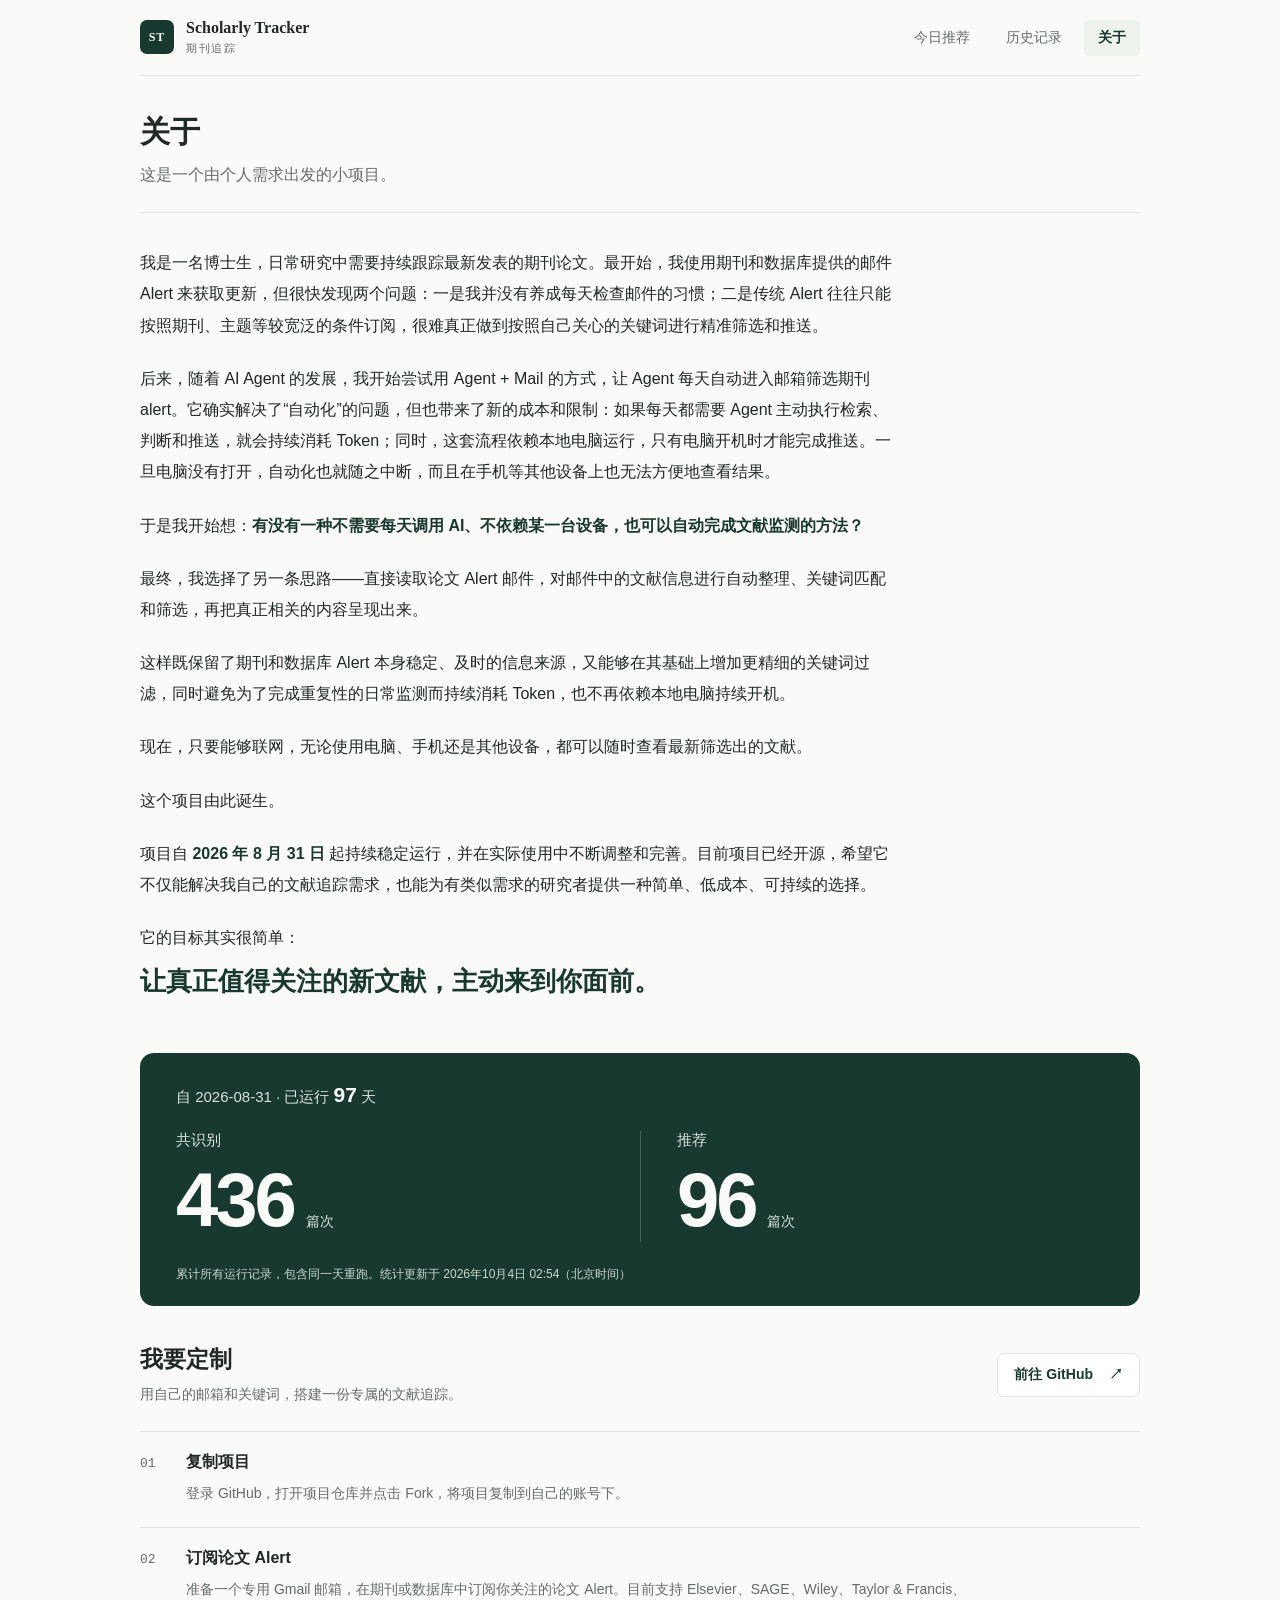
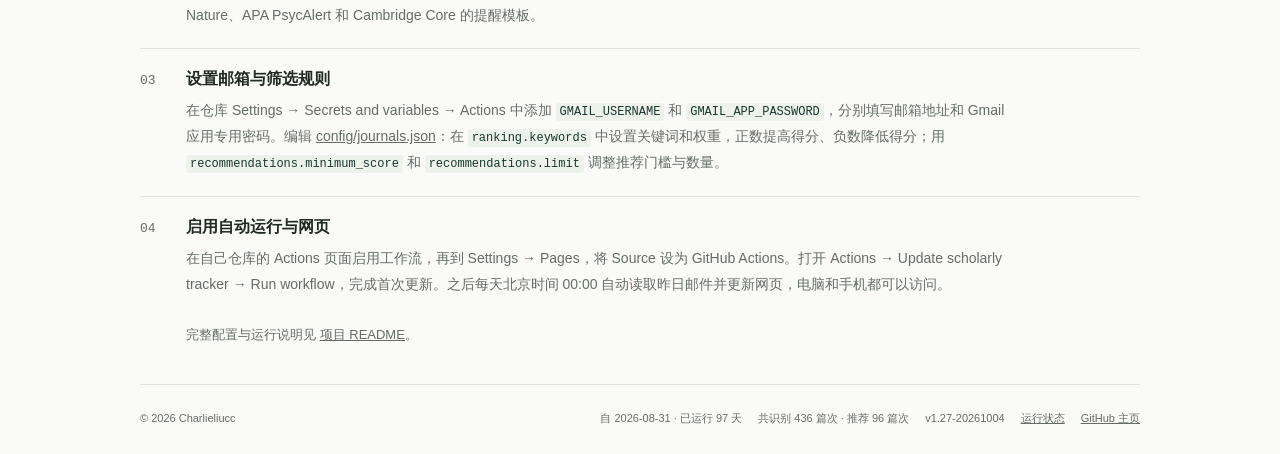
==== docs/about.html @ dacb53fa "feat: add about page and customization guide for v1.27" ====
<!doctype html>
<html lang="zh-CN">
<head>
  <meta charset="utf-8">
  <meta name="viewport" content="width=device-width, initial-scale=1">
  <meta name="description" content="一个由个人需求出发的文献追踪小项目，以及如何定制自己的文献监测。">
  <meta name="theme-color" content="#fafaf8">
  <title>关于 · Scholarly Tracker</title>
  <link rel="icon" href="favicon.ico" type="image/x-icon">
  <link rel="stylesheet" href="assets/style.css?v=1.27-20261004">
  <script src="assets/app.js?v=1.27-20261004" defer></script>
</head>
<body data-page="about">
  <header class="site-header">
    <a class="brand" href="index.html" aria-label="Scholarly Tracker 首页">
      <span class="brand-mark" aria-hidden="true">ST</span>
      <span><strong>Scholarly Tracker</strong><small>期刊追踪</small></span>
    </a>
    <nav aria-label="主导航">
      <a href="index.html">今日推荐</a>
      <a href="history.html">历史记录</a>
      <a href="about.html" aria-current="page">关于</a>
    </nav>
  </header>

  <main class="about-main">
    <section class="page-title about-title">
      <h1>关于</h1>
      <p>这是一个由个人需求出发的小项目。</p>
    </section>

    <article class="about-story" aria-label="项目缘起">
      <p>我是一名博士生，日常研究中需要持续跟踪最新发表的期刊论文。最开始，我使用期刊和数据库提供的邮件 Alert 来获取更新，但很快发现两个问题：一是我并没有养成每天检查邮件的习惯；二是传统 Alert 往往只能按照期刊、主题等较宽泛的条件订阅，很难真正做到按照自己关心的关键词进行精准筛选和推送。</p>
      <p>后来，随着 AI Agent 的发展，我开始尝试用 Agent + Mail 的方式，让 Agent 每天自动进入邮箱筛选期刊alert。它确实解决了“自动化”的问题，但也带来了新的成本和限制：如果每天都需要 Agent 主动执行检索、判断和推送，就会持续消耗 Token；同时，这套流程依赖本地电脑运行，只有电脑开机时才能完成推送。一旦电脑没有打开，自动化也就随之中断，而且在手机等其他设备上也无法方便地查看结果。</p>
      <p>于是我开始想：<strong>有没有一种不需要每天调用 AI、不依赖某一台设备，也可以自动完成文献监测的方法？</strong></p>
      <p>最终，我选择了另一条思路——直接读取论文 Alert 邮件，对邮件中的文献信息进行自动整理、关键词匹配和筛选，再把真正相关的内容呈现出来。</p>
      <p>这样既保留了期刊和数据库 Alert 本身稳定、及时的信息来源，又能够在其基础上增加更精细的关键词过滤，同时避免为了完成重复性的日常监测而持续消耗 Token，也不再依赖本地电脑持续开机。</p>
      <p>现在，只要能够联网，无论使用电脑、手机还是其他设备，都可以随时查看最新筛选出的文献。</p>
      <p>这个项目由此诞生。</p>
      <p>项目自 <strong>2026 年 8 月 31 日</strong> 起持续稳定运行，并在实际使用中不断调整和完善。目前项目已经开源，希望它不仅能解决我自己的文献追踪需求，也能为有类似需求的研究者提供一种简单、低成本、可持续的选择。</p>
      <p class="about-goal">它的目标其实很简单：<strong>让真正值得关注的新文献，主动来到你面前。</strong></p>
    </article>

    <section class="about-stats" aria-label="项目累计统计">
      <p class="about-runtime">自 2026-08-31 · 已运行 <strong id="about-runtime-days">34</strong> 天</p>
      <div class="about-stat-grid">
        <div class="about-stat"><span>共识别</span><p><strong id="about-identified">436</strong><span>篇次</span></p></div>
        <div class="about-stat"><span>推荐</span><p><strong id="about-recommended">96</strong><span>篇次</span></p></div>
      </div>
      <p id="about-stats-note" class="about-stats-note">累计所有运行记录，包含同一天重跑。</p>
    </section>

    <section class="about-customize" aria-labelledby="customize-title">
      <div class="about-customize-heading">
        <div><h2 id="customize-title">我要定制</h2><p>用自己的邮箱和关键词，搭建一份专属的文献追踪。</p></div>
        <a class="customize-link" href="https://github.com/charlieliucc/scholarly-tracker" target="_blank" rel="noopener noreferrer">前往 GitHub <span aria-hidden="true">↗</span></a>
      </div>
      <ol class="customize-steps">
        <li><h3>复制项目</h3><p>登录 GitHub，打开项目仓库并点击 Fork，将项目复制到自己的账号下。</p></li>
        <li><h3>订阅论文 Alert</h3><p>准备一个专用 Gmail 邮箱，在期刊或数据库中订阅你关注的论文 Alert。目前支持 Elsevier、SAGE、Wiley、Taylor &amp; Francis、Nature、APA PsycAlert 和 Cambridge Core 的提醒模板。</p></li>
        <li><h3>设置邮箱与筛选规则</h3><p>在仓库 Settings → Secrets and variables → Actions 中添加 <code>GMAIL_USERNAME</code> 和 <code>GMAIL_APP_PASSWORD</code>，分别填写邮箱地址和 Gmail 应用专用密码。编辑 <a href="https://github.com/charlieliucc/scholarly-tracker/blob/main/config/journals.json" target="_blank" rel="noopener noreferrer">config/journals.json</a>：在 <code>ranking.keywords</code> 中设置关键词和权重，正数提高得分、负数降低得分；用 <code>recommendations.minimum_score</code> 和 <code>recommendations.limit</code> 调整推荐门槛与数量。</p></li>
        <li><h3>启用自动运行与网页</h3><p>在自己仓库的 Actions 页面启用工作流，再到 Settings → Pages，将 Source 设为 GitHub Actions。打开 Actions → Update scholarly tracker → Run workflow，完成首次更新。之后每天北京时间 00:00 自动读取昨日邮件并更新网页，电脑和手机都可以访问。</p></li>
      </ol>
      <p class="customize-more">完整配置与运行说明见 <a href="https://github.com/charlieliucc/scholarly-tracker#readme" target="_blank" rel="noopener noreferrer">项目 README</a>。</p>
    </section>
  </main>

  <footer class="site-footer">
    <span id="site-copyright">© 2026 Charlieliucc</span>
    <div class="site-footer-stats">
      <span id="site-runtime">自 2026-08-31 运行</span>
      <span id="site-paper-count" title="累计所有运行记录，包含同一天重跑。">累计识别与推荐统计读取中…</span>
      <span class="site-version">v1.27-20261004</span>
      <a href="status.html">运行状态</a>
      <a href="https://github.com/charlieliucc" target="_blank" rel="noopener noreferrer">GitHub 主页</a>
    </div>
  </footer>
</body>
</html>
---- docs/assets/style.css ----
:root {
  --ink: #17221e;
  --muted: #65716b;
  --paper: #f4f0e8;
  --paper-deep: #e9e2d6;
  --card: #fbf9f4;
  --green: #18392f;
  --green-soft: #dbe5dc;
  --orange: #d46b45;
  --line: rgba(23, 34, 30, 0.15);
  --shadow: 0 18px 50px rgba(43, 49, 40, 0.08);
}

* { box-sizing: border-box; }
html { color-scheme: light; scroll-behavior: smooth; }
body {
  margin: 0;
  color: var(--ink);
  background:
    radial-gradient(circle at 92% 10%, rgba(212, 107, 69, 0.09), transparent 28rem),
    var(--paper);
  font-family: -apple-system, BlinkMacSystemFont, "Segoe UI", "PingFang SC", "Hiragino Sans GB", sans-serif;
  -webkit-font-smoothing: antialiased;
}
a { color: inherit; }
button, input, select { font: inherit; }

.site-header {
  width: min(1180px, calc(100% - 48px));
  margin: 0 auto;
  min-height: 92px;
  display: flex;
  align-items: center;
  justify-content: space-between;
  border-bottom: 1px solid var(--line);
}
.brand { display: flex; align-items: center; gap: 12px; text-decoration: none; }
.brand-mark {
  width: 42px; height: 42px; display: grid; place-items: center;
  border-radius: 50%; background: var(--green); color: var(--paper);
  font: 700 12px/1 Georgia, serif; letter-spacing: 0.08em;
}
.brand > span:last-child { display: grid; }
.brand strong { font: 600 16px/1.15 Georgia, "Songti SC", serif; }
.brand small { color: var(--muted); font-size: 11px; margin-top: 4px; letter-spacing: 0.15em; }
nav { display: flex; justify-content: flex-end; flex-wrap: wrap; gap: 8px; }
nav a {
  padding: 9px 14px; border-radius: 999px; text-decoration: none;
  color: var(--muted); font-size: 14px; transition: 160ms ease;
}
nav a:hover { color: var(--ink); background: rgba(255,255,255,0.5); }
nav a[aria-current="page"] { color: var(--paper); background: var(--green); }

main { width: min(1180px, calc(100% - 48px)); margin: 0 auto; min-height: calc(100vh - 180px); }
.today-header { padding: 56px 0 28px; border-bottom: 1px solid var(--line); }
.eyebrow { margin: 0 0 13px; color: var(--orange); font-size: 11px; font-weight: 750; letter-spacing: 0.18em; }
.today-header h1 { margin: 0; font: 500 clamp(34px, 5vw, 58px)/1.1 Georgia, "Songti SC", serif; letter-spacing: -0.035em; }

.stat-cards { display: grid; grid-template-columns: repeat(3, minmax(0, 1fr)); gap: 18px; margin-top: 30px; max-width: 860px; }
.stat-card { position: relative; min-height: 104px; padding: 16px 20px; display: flex; flex-direction: column; justify-content: space-between; overflow: hidden; border: 1px solid var(--line); border-radius: 18px; background: var(--card); box-shadow: 0 14px 34px rgba(43, 49, 40, 0.07); transition: transform 160ms ease, box-shadow 160ms ease; }
.stat-card::after { content: ""; position: absolute; inset: 0 auto 0 0; width: 4px; background: linear-gradient(var(--orange), var(--green)); opacity: 0.75; }
.stat-card:hover { transform: translateY(-3px); box-shadow: 0 20px 40px rgba(43, 49, 40, 0.12); }
.stat-card span { color: var(--muted); font-size: 12px; font-weight: 650; letter-spacing: 0.08em; }
.stat-card strong { font: 500 30px/1.1 Georgia, "Songti SC", serif; overflow-wrap: anywhere; }

.content-section { padding: 64px 0 32px; }
.content-section.compact { padding-top: 38px; }
.section-heading { margin-bottom: 28px; display: flex; justify-content: space-between; align-items: end; gap: 30px; }
.section-heading h2 { margin: 0; font: 500 36px/1.1 Georgia, "Songti SC", serif; }
.section-heading > p { max-width: 420px; margin: 0; color: var(--muted); font-size: 13px; line-height: 1.7; }

.paper-list { border-top: 1px solid var(--ink); }
.today-paper-card { display: grid; grid-template-columns: 48px 1fr; gap: 18px; padding: 24px 0; border-bottom: 1px solid var(--line); }
.today-paper-body { min-width: 0; }
.today-paper-top, .other-paper-head { display: flex; align-items: center; justify-content: space-between; gap: 16px; flex-wrap: wrap; }
.today-paper-meta { display: flex; align-items: center; flex-wrap: wrap; gap: 14px; color: var(--muted); font-size: 12px; }
.update-time { color: var(--muted); }
.recommendation-badge, .not-recommended { flex: 0 0 auto; padding: 6px 10px; border-radius: 999px; background: var(--green-soft); color: var(--green); font-size: 11px; font-weight: 750; }
.not-recommended { background: var(--paper-deep); color: var(--muted); }
.today-paper-card h3 { max-width: 940px; margin: 10px 0 0; font: 500 clamp(21px, 2.4vw, 29px)/1.3 Georgia, "Songti SC", serif; letter-spacing: -0.018em; }
.today-paper-card h3 a, .other-paper-row h3 a { text-decoration: none; background-image: linear-gradient(var(--orange), var(--orange)); background-size: 0 1px; background-position: 0 100%; background-repeat: no-repeat; transition: background-size 220ms ease; }
.today-paper-card h3 a:hover, .other-paper-row h3 a:hover { background-size: 100% 1px; }
.today-paper-info { display: flex; flex-wrap: wrap; gap: 8px 16px; margin-top: 9px; color: var(--muted); font-size: 12px; line-height: 1.6; overflow-wrap: anywhere; }
.today-open-access { color: var(--green); font-weight: 600; }
.today-details { margin-top: 12px; color: var(--muted); font-size: 12px; }
.today-details summary { width: max-content; cursor: pointer; color: var(--green); }
.today-details-content { display: grid; gap: 12px; padding-top: 12px; }
.today-detail-meta { display: flex; flex-wrap: wrap; gap: 10px 16px; line-height: 1.6; }
.today-abstract { max-width: 850px; margin: 0; line-height: 1.75; }
.paper-card { display: grid; grid-template-columns: 64px 1fr; gap: 22px; padding: 34px 0; border-bottom: 1px solid var(--line); }
.other-paper-row { padding: 15px 0; border-bottom: 1px solid var(--line); }
.other-paper-row .today-paper-meta { gap: 10px; }
.other-paper-row h3 { margin: 8px 0 5px; font: 500 clamp(18px, 2vw, 23px)/1.4 Georgia, "Songti SC", serif; letter-spacing: -0.012em; }
.paper-rank { padding-top: 2px; color: var(--orange); font: italic 18px/1 Georgia, serif; }
.paper-meta { display: flex; flex-wrap: wrap; gap: 12px; align-items: center; color: var(--muted); font-size: 12px; }
.journal-label { color: var(--green); font-weight: 700; letter-spacing: 0.02em; }
.published::before { content: "·"; margin-right: 12px; }
.paper-card h3 { max-width: 940px; margin: 11px 0 10px; font: 500 clamp(21px, 2.5vw, 29px)/1.35 Georgia, "Songti SC", serif; letter-spacing: -0.018em; }
.paper-card h3 a { text-decoration: none; background-image: linear-gradient(var(--orange), var(--orange)); background-size: 0 1px; background-position: 0 100%; background-repeat: no-repeat; transition: background-size 220ms ease; }
.paper-card h3 a:hover { background-size: 100% 1px; }
.authors { margin: 0; color: var(--muted); font-size: 13px; line-height: 1.6; }
.abstract { margin: 16px 0 0; color: var(--muted); font-size: 13px; }
.abstract summary { width: max-content; cursor: pointer; color: var(--green); }
.abstract p { max-width: 850px; margin: 12px 0 0; line-height: 1.75; }
.tag-list { display: flex; flex-wrap: wrap; gap: 6px; margin-top: 12px; }
.tag-list span { padding: 5px 9px; border-radius: 2px; background: var(--green-soft); color: var(--green); font-size: 11px; }
.tag-list span.negative { background: #f0ded7; color: #8b3d25; }
.paper-actions { margin-top: 18px; display: flex; align-items: center; gap: 12px; }
.doi-link { max-width: min(100%, 480px); overflow: hidden; text-overflow: ellipsis; white-space: nowrap; color: var(--muted); font: 11px/1.3 ui-monospace, SFMono-Regular, Menlo, monospace; text-decoration: none; }
.doi-link:hover { color: var(--orange); }
.score { margin-left: auto; min-width: 60px; padding: 7px 10px; border-radius: 999px; text-align: center; color: var(--green); background: var(--green-soft); font-size: 12px; font-weight: 750; }
.score.negative { color: #8b3d25; background: #f0ded7; }

.page-title { padding: 80px 0 54px; border-bottom: 1px solid var(--line); }
.page-title h1 { margin: 0; font: 500 clamp(48px, 7vw, 86px)/1.05 Georgia, "Songti SC", serif; letter-spacing: -0.045em; font-size: clamp(50px, 7vw, 78px); }
.page-title > p:last-child { max-width: 600px; margin: 22px 0 0; color: var(--muted); line-height: 1.7; }
.filters { display: grid; grid-template-columns: 1fr 260px 190px; gap: 16px; padding: 28px 0; }
.filters label { display: grid; gap: 8px; }
.filters label > span { color: var(--muted); font-size: 11px; font-weight: 700; letter-spacing: 0.08em; }
.filters input, .filters select { width: 100%; min-height: 48px; padding: 0 14px; border: 1px solid var(--line); border-radius: 2px; outline: none; background: var(--card); color: var(--ink); }
.filters input:focus, .filters select:focus { border-color: var(--green); box-shadow: 0 0 0 3px rgba(24,57,47,0.1); }
.history-filters { grid-template-columns: 260px; }
.history-section { padding-top: 34px; }
.result-meta { padding: 0 0 18px; display: flex; justify-content: space-between; color: var(--muted); font-size: 12px; }

.status-title { display: flex; justify-content: space-between; align-items: center; }
.status-orb { min-width: 152px; padding: 14px 20px; display: flex; align-items: center; gap: 10px; border: 1px solid var(--line); border-radius: 999px; background: var(--card); }
.status-orb span, .status-dot { width: 9px; height: 9px; flex: 0 0 9px; border-radius: 50%; background: #9c9c94; box-shadow: 0 0 0 5px rgba(156,156,148,0.12); }
.status-orb.success span, .feed-card.ok .status-dot { background: #3a8561; box-shadow: 0 0 0 5px rgba(58,133,97,0.12); }
.status-orb.partial span, .status-orb.stale span { background: #d38b34; box-shadow: 0 0 0 5px rgba(211,139,52,0.12); }
.status-orb.error span, .feed-card.error .status-dot { background: #b44737; box-shadow: 0 0 0 5px rgba(180,71,55,0.12); }
.feed-card.fallback .status-dot { background: #d38b34; box-shadow: 0 0 0 5px rgba(211,139,52,0.12); }
.status-orb strong { font-size: 13px; }
.status-summary { display: grid; grid-template-columns: repeat(4, 1fr); margin-top: 36px; border: 1px solid var(--line); background: var(--card); box-shadow: var(--shadow); }
.status-metric { min-height: 128px; padding: 24px; display: flex; flex-direction: column; border-right: 1px solid var(--line); }
.status-metric:last-child { border-right: 0; }
.status-metric > span { color: var(--muted); font-size: 11px; }
.status-metric strong { margin: auto 0 8px; font: 500 25px/1.1 Georgia, "Songti SC", serif; overflow-wrap: anywhere; }
.status-metric small { color: var(--muted); font-size: 11px; }
.feed-grid { display: grid; grid-template-columns: repeat(3, 1fr); gap: 16px; }
.feed-card { min-height: 150px; padding: 24px; border: 1px solid var(--line); border-radius: 3px; background: var(--card); }
.feed-head { display: flex; align-items: center; gap: 12px; }
.feed-head strong { font: 500 17px/1.3 Georgia, "Songti SC", serif; }
.feed-card p { min-height: 38px; margin: 18px 0; color: var(--muted); font-size: 12px; line-height: 1.5; }
.feed-card small { color: var(--muted); }
.crossref-panel { display: grid; grid-template-columns: repeat(4, 1fr); border: 1px solid var(--line); background: rgba(251,249,244,0.55); }
.manual-note { margin: 58px 0 76px; padding: 28px 30px; display: flex; gap: 20px; align-items: center; border-left: 3px solid var(--orange); background: var(--paper-deep); }
.manual-note > span { font: 40px/1 Georgia, serif; color: var(--orange); }
.manual-note strong { font: 500 18px/1 Georgia, "Songti SC", serif; }
.manual-note p { margin: 7px 0 0; color: var(--muted); font-size: 13px; line-height: 1.6; }

.loading { padding: 60px 10px; color: var(--muted); text-align: center; }
.empty-state { padding: 70px 20px; display: flex; flex-direction: column; align-items: center; text-align: center; }
.empty-state .empty-mark { margin-bottom: 15px; color: var(--orange); font: 40px/1 Georgia, serif; }
.empty-state strong { font: 500 22px/1.3 Georgia, "Songti SC", serif; }
.empty-state p { max-width: 560px; margin: 12px 0 0; color: var(--muted); font-size: 13px; line-height: 1.7; }

footer { width: min(1180px, calc(100% - 48px)); margin: 0 auto; min-height: 88px; display: flex; align-items: center; justify-content: space-between; border-top: 1px solid var(--line); color: var(--muted); font-size: 11px; letter-spacing: 0.08em; }
.site-footer { gap: 4px 16px; padding: 14px 0; line-height: 1.8; }
.site-footer-stats { display: contents; }
#site-copyright { margin-right: auto; }
.site-footer { flex-wrap: wrap; }
.site-version { font-variant-numeric: tabular-nums; white-space: nowrap; }
.content-updated { margin: 8px 0 0; color: var(--muted); font-size: 12px; }
.update-notice { margin: 16px 0 0; padding: 14px 16px; display: flex; flex-wrap: wrap; gap: 8px 18px; border: 1px solid #ddc9a5; border-radius: 7px; background: #fff8e9; color: #725022; font-size: 13px; line-height: 1.7; }
.update-notice.error { border-color: #e0beb7; background: #fff1ed; color: #893f33; }
.update-notice[hidden], #mail-issues[hidden] { display: none; }
.update-stage-grid { display: grid; grid-template-columns: repeat(2, minmax(0, 1fr)); gap: 14px; }
.update-stage { padding: 18px 20px; border: 1px solid var(--line); border-radius: 8px; background: var(--card); }
.update-stage-head { display: flex; justify-content: space-between; align-items: center; gap: 12px; }
.update-stage h3 { margin: 0; font-size: 15px; font-weight: 600; }
.stage-result { color: var(--muted); font-size: 12px; white-space: nowrap; }
.update-stage.success .stage-result { color: #367955; }
.update-stage.warning .stage-result { color: #95631f; }
.update-stage.error .stage-result { color: #a24231; }
.update-stage p { margin: 12px 0 0; color: var(--muted); font-size: 13px; line-height: 1.7; }
.status-actions { margin: 22px 0; display: flex; flex-wrap: wrap; align-items: center; gap: 8px 16px; font-size: 13px; }
.status-actions small { color: var(--muted); }
.technical-details { margin: 28px 0 48px; padding: 18px 20px; border: 1px solid var(--line); border-radius: 8px; }
.technical-details > summary { cursor: pointer; color: var(--ink); font-size: 14px; font-weight: 600; }
.run-details { color: var(--muted); font-size: 12px; line-height: 1.8; overflow-wrap: anywhere; }
.mail-issue-list { display: grid; gap: 10px; }
.mail-issue { margin: 0; padding: 16px 18px; border: 1px solid #ddc9a5; border-radius: 7px; background: #fff8e9; font-size: 13px; overflow-wrap: anywhere; }
.mail-issue strong { font-weight: 600; }
.mail-issue p { margin: 6px 0 0; color: var(--muted); line-height: 1.7; }
body[data-page="status"] .status-summary { grid-template-columns: 1.7fr 1fr 1fr; }
body[data-page="status"] .status-summary .status-metric:first-child strong { font-size: 20px; }
body[data-page="status"] .technical-details .feed-grid { grid-template-columns: 1fr; }
.technical-details .feed-card p, .technical-details .feed-card small { overflow-wrap: anywhere; }
@media (max-width: 560px) {
  .update-stage-grid { grid-template-columns: 1fr; }
  body[data-page="status"] .status-summary { grid-template-columns: repeat(2, minmax(0, 1fr)); }
  body[data-page="status"] .status-summary .status-metric:first-child { grid-column: 1 / -1; border-right: 0; border-bottom: 1px solid var(--line); }
  body[data-page="status"] .status-summary .status-metric:nth-child(2) { border-right: 1px solid var(--line); border-bottom: 0; }
  .technical-details { padding: 16px; }
}

@media (max-width: 820px) {
  .site-header { width: min(100% - 28px, 1180px); min-height: 78px; align-items: flex-start; padding: 16px 0; gap: 18px; }
  .brand small { display: none; }
  nav { gap: 2px; }
  nav a { padding: 9px 8px; font-size: 12px; }
  main, footer { width: min(100% - 28px, 1180px); }
  .today-header { padding: 42px 0 24px; }
  .stat-cards { grid-template-columns: repeat(3, minmax(0, 1fr)); }
  .status-summary, .crossref-panel { grid-template-columns: repeat(2, 1fr); }
  .status-metric:nth-child(2) { border-right: 0; }
  .status-metric:nth-child(-n+2) { border-bottom: 1px solid var(--line); }
  .filters { grid-template-columns: 1fr 1fr; }
  .feed-grid { grid-template-columns: 1fr; }
  .status-title { align-items: flex-start; gap: 28px; }
}

@media (max-width: 560px) {
  .brand > span:last-child { display: none; }
  .brand-mark { width: 36px; height: 36px; }
  .site-header { align-items: center; }
  .stat-cards { grid-template-columns: repeat(3, minmax(0, 1fr)); gap: 10px; margin-top: 22px; }
  .stat-card { min-height: 0; padding: 14px; }
  .stat-card strong { font-size: 24px; }
  .content-section { padding-top: 52px; }
  .section-heading { display: block; }
  .section-heading > p { margin-top: 14px; }
  .today-paper-card { grid-template-columns: 30px 1fr; gap: 8px; padding: 20px 0; }
  .today-paper-card h3 { font-size: 19px; line-height: 1.38; overflow-wrap: anywhere; }
  .today-paper-info { gap: 5px 12px; line-height: 1.45; }
  .today-paper-top, .other-paper-head { align-items: flex-start; gap: 10px; }
  .today-paper-meta { gap: 7px 10px; line-height: 1.45; }
  .recommendation-badge, .not-recommended { padding: 5px 8px; }
  .paper-card { grid-template-columns: 34px 1fr; gap: 8px; padding: 28px 0; }
  .other-paper-row { padding: 17px 0; }
  .other-paper-row h3 { font-size: 18px; line-height: 1.42; overflow-wrap: anywhere; }
  .paper-rank { font-size: 14px; }
  .paper-actions { align-items: flex-end; }
  .doi-link { max-width: 65%; }
  .page-title { padding: 54px 0 38px; }
  .filters { grid-template-columns: 1fr; }
  .result-meta { gap: 15px; }
  .status-title { display: block; }
  .status-orb { width: max-content; margin-top: 26px; }
  .status-summary, .crossref-panel { grid-template-columns: 1fr; }
  .status-metric { border-right: 0; border-bottom: 1px solid var(--line); }
  .status-metric:last-child { border-bottom: 0; }
  .status-metric:nth-child(2) { border-bottom: 1px solid var(--line); }
  footer { min-height: 74px; gap: 20px; }
  footer span:last-child { text-align: right; }
  .site-footer { flex-direction: row; align-items: center; justify-content: flex-start; gap: 4px 12px; }
  #site-copyright { margin-right: 0; }
  .site-footer .site-version { order: 1; }
  #site-runtime { order: 2; }
  #site-paper-count { order: 3; }
  .site-footer-stats a { order: 4; }
  .site-footer span:last-child { text-align: left; }
}

@media (prefers-reduced-motion: reduce) {
  *, *::before, *::after { scroll-behavior: auto !important; transition: none !important; }
}

/* Compact daily bulletin shared by all pages. */
body:is([data-page="today"], [data-page="history"], [data-page="status"], [data-page="about"]) {
  --paper: #fafaf8;
  --card: #ffffff;
  --ink: #202923;
  --muted: #656d67;
  --line: #e0e4de;
  --green-soft: #edf2eb;
  background: var(--paper);
}
body:is([data-page="today"], [data-page="history"], [data-page="status"], [data-page="about"]) .site-header,
body:is([data-page="today"], [data-page="history"], [data-page="status"], [data-page="about"]) main,
body:is([data-page="today"], [data-page="history"], [data-page="status"], [data-page="about"]) footer { width: min(1000px, calc(100% - 48px)); }
body:is([data-page="today"], [data-page="history"], [data-page="status"], [data-page="about"]) .site-header { min-height: 76px; }
body:is([data-page="today"], [data-page="history"], [data-page="status"], [data-page="about"]) .brand-mark { width: 34px; height: 34px; border-radius: 7px; }
body:is([data-page="today"], [data-page="history"], [data-page="status"], [data-page="about"]) nav a { border-radius: 5px; }
body:is([data-page="today"], [data-page="history"], [data-page="status"], [data-page="about"]) nav a[aria-current="page"] { background: var(--green-soft); color: var(--green); font-weight: 600; }
body[data-page="today"] .today-header { padding: 32px 0 0; border: 0; }
body[data-page="today"] .today-header h1 { font: 650 30px/1.3 -apple-system, BlinkMacSystemFont, "PingFang SC", sans-serif; letter-spacing: 0; }
body[data-page="today"] .stat-cards { max-width: 620px; margin-top: 22px; gap: 14px; }
body[data-page="today"] .stat-card { min-height: 108px; padding: 16px 18px; border-radius: 16px; flex-direction: column; align-items: flex-start; justify-content: space-between; box-shadow: none; transition: none; }
body[data-page="today"] .stat-card::after { display: none; }
body[data-page="today"] .stat-card:hover { transform: none; box-shadow: none; }
body[data-page="today"] .stat-card span { font-size: 14px; letter-spacing: 0; font-weight: 500; }
body[data-page="today"] .stat-card strong { color: var(--green); font: 600 30px/1.2 -apple-system, BlinkMacSystemFont, sans-serif; font-variant-numeric: tabular-nums; }
body[data-page="today"] .content-section { padding: 34px 0 0; }
body[data-page="today"] .content-section.compact { padding: 30px 0 40px; }
body[data-page="today"] .section-heading { display: flex; align-items: center; margin-bottom: 14px; gap: 16px; }
body[data-page="today"] .section-heading h2 { font: 650 20px/1.4 -apple-system, BlinkMacSystemFont, "PingFang SC", sans-serif; }
body[data-page="today"] .section-heading > p { margin: 0; font-size: 12px; }
body[data-page="today"] .paper-list { border-top: 2px solid var(--green); }
body[data-page="today"] .compact .paper-list { border-top: 1px solid #b8c0b7; }
body[data-page="today"] .today-paper-card { grid-template-columns: 30px minmax(0, 1fr); gap: 14px; padding: 23px 0; }
body[data-page="today"] .paper-rank { color: var(--muted); font: 500 14px/1.5 ui-monospace, monospace; }
body[data-page="today"] .today-paper-card h3 { font-size: clamp(20px, 2.2vw, 24px); line-height: 1.45; letter-spacing: 0; overflow-wrap: anywhere; }
body[data-page="today"] .other-paper-row h3 { font-size: 19px; line-height: 1.5; overflow-wrap: anywhere; }
body[data-page="today"] .today-paper-meta { gap: 8px 14px; line-height: 1.6; }
body[data-page="today"] .recommendation-badge,
body[data-page="today"] .not-recommended { border-radius: 4px; padding: 4px 8px; font-weight: 500; }
body[data-page="today"] .today-abstract { font-size: 14px; overflow-wrap: anywhere; }
body[data-page="today"] .empty-state { padding: 32px 20px; align-items: flex-start; text-align: left; border-bottom: 1px solid var(--line); }
body[data-page="today"] .empty-state .empty-mark { display: none; }
body[data-page="today"] .empty-state strong { font: 500 15px/1.5 -apple-system, BlinkMacSystemFont, "PingFang SC", sans-serif; }
body[data-page="today"] .empty-state p { margin-top: 6px; }
body[data-page="today"] footer { min-height: 70px; letter-spacing: 0; }
body[data-page="today"] a:focus-visible,
body[data-page="today"] summary:focus-visible { outline: 2px solid var(--green); outline-offset: 4px; }

body:is([data-page="history"], [data-page="status"]) .page-title { padding: 32px 0 26px; }
body:is([data-page="history"], [data-page="status"]) .page-title h1 { font: 650 30px/1.3 -apple-system, BlinkMacSystemFont, "PingFang SC", sans-serif; letter-spacing: 0; }
body:is([data-page="history"], [data-page="status"]) .page-title p { max-width: 680px; margin: 10px 0 0; font-size: 13px; line-height: 1.7; }
body:is([data-page="history"], [data-page="status"]) .section-heading { margin-bottom: 14px; align-items: center; }
body:is([data-page="history"], [data-page="status"]) .section-heading h2 { font: 650 20px/1.4 -apple-system, BlinkMacSystemFont, "PingFang SC", sans-serif; }
body:is([data-page="history"], [data-page="status"]) .section-heading > p { font-size: 12px; }
body:is([data-page="history"], [data-page="status"]) .content-section { padding: 30px 0 0; }
body:is([data-page="history"], [data-page="status"]) .paper-list { border-top: 2px solid var(--green); }
body[data-page="history"] .compact .paper-list { border-top: 1px solid #b8c0b7; }
body[data-page="history"] .filters { padding: 22px 0 16px; }
body[data-page="history"] .filters select { min-height: 42px; border-radius: 7px; }
body[data-page="history"] .result-meta { padding-bottom: 8px; }
body[data-page="history"] .history-section { padding-top: 22px; }
body[data-page="history"] .content-section.compact { padding-bottom: 40px; }
body[data-page="history"] .today-paper-card { grid-template-columns: 30px minmax(0, 1fr); gap: 14px; padding: 23px 0; }
body[data-page="history"] .paper-rank { color: var(--muted); font: 500 14px/1.5 ui-monospace, monospace; }
body[data-page="history"] .today-paper-card h3 { font-size: clamp(20px, 2.2vw, 24px); line-height: 1.45; letter-spacing: 0; overflow-wrap: anywhere; }
body[data-page="history"] .other-paper-row h3 { font-size: 19px; line-height: 1.5; overflow-wrap: anywhere; }
body[data-page="history"] .empty-state { padding: 32px 20px; align-items: flex-start; text-align: left; border-bottom: 1px solid var(--line); }
body[data-page="history"] .empty-state .empty-mark { display: none; }
body[data-page="history"] .empty-state strong { font: 500 15px/1.5 -apple-system, BlinkMacSystemFont, "PingFang SC", sans-serif; }
body[data-page="history"] .empty-state p { margin-top: 6px; }
body[data-page="status"] .status-title { align-items: center; }
body[data-page="status"] .status-orb { min-width: auto; padding: 10px 14px; border-radius: 7px; }
body[data-page="status"] .status-summary { margin-top: 22px; border-radius: 8px; overflow: hidden; box-shadow: none; }
body[data-page="status"] .status-metric { min-height: 112px; padding: 20px; }
body[data-page="status"] .status-metric strong { font: 600 23px/1.2 -apple-system, BlinkMacSystemFont, "PingFang SC", sans-serif; }
body[data-page="status"] .feed-card { min-height: 130px; padding: 20px; border-radius: 8px; }
body[data-page="status"] .feed-head strong { font: 600 16px/1.4 -apple-system, BlinkMacSystemFont, "PingFang SC", sans-serif; }
body[data-page="status"] .crossref-panel { border-radius: 8px; overflow: hidden; background: var(--card); }
body[data-page="status"] .manual-note { margin: 34px 0 48px; padding: 20px 22px; border-left-width: 2px; border-radius: 0 7px 7px 0; }
body[data-page="status"] .manual-note > span { font-size: 28px; }
body[data-page="status"] .manual-note strong { font: 600 16px/1.4 -apple-system, BlinkMacSystemFont, "PingFang SC", sans-serif; }
body:is([data-page="history"], [data-page="status"]) footer { min-height: 70px; letter-spacing: 0; }
body:is([data-page="history"], [data-page="status"]) a:focus-visible,
body:is([data-page="history"], [data-page="status"]) summary:focus-visible,
body:is([data-page="history"], [data-page="status"]) select:focus-visible { outline: 2px solid var(--green); outline-offset: 3px; }
@media (max-width: 560px) {
  body:is([data-page="today"], [data-page="history"], [data-page="status"], [data-page="about"]) .site-header,
  body:is([data-page="today"], [data-page="history"], [data-page="status"], [data-page="about"]) main,
  body:is([data-page="today"], [data-page="history"], [data-page="status"], [data-page="about"]) footer { width: calc(100% - 32px); }
  body:is([data-page="today"], [data-page="history"], [data-page="status"], [data-page="about"]) .site-header { min-height: 68px; gap: 12px; }
  body[data-page="today"] .today-header { padding-top: 24px; }
  body[data-page="today"] .today-header h1 { font-size: 26px; }
  body[data-page="today"] .stat-cards { gap: 10px; margin-top: 18px; }
  body[data-page="today"] .stat-cards { max-width: 100%; }
  body[data-page="today"] .stat-card { min-height: 96px; padding: 14px; gap: 6px; }
  body[data-page="today"] .stat-card span { font-size: 12px; }
  body[data-page="today"] .stat-card strong { font-size: 26px; }
  body[data-page="today"] .today-paper-card { grid-template-columns: 22px minmax(0, 1fr); gap: 8px; }
  body:is([data-page="history"], [data-page="status"]) .page-title { padding: 24px 0 20px; }
  body:is([data-page="history"], [data-page="status"]) .page-title h1 { font-size: 26px; }
  body[data-page="status"] .status-orb { margin-top: 18px; }
  body[data-page="history"] .today-paper-card { grid-template-columns: 22px minmax(0, 1fr); gap: 8px; }
}

/* Project story and live cumulative figures. */
.about-title { padding: 36px 0 24px; }
.about-title h1 { font: 650 30px/1.3 -apple-system, BlinkMacSystemFont, "PingFang SC", sans-serif; letter-spacing: 0; }
.about-title > p:last-child { margin: 10px 0 0; font-size: 16px; }
.about-story { max-width: 760px; padding: 12px 0 8px; font-size: 16px; line-height: 1.95; }
.about-story p { margin: 22px 0; }
.about-story strong { color: var(--green); font-weight: 650; }
.about-goal strong { display: block; margin-top: 8px; font-size: clamp(20px, 3vw, 26px); line-height: 1.6; }
.about-stats { margin: 20px 0 38px; padding: 30px 36px 22px; border-radius: 14px; background: var(--green); color: #fafaf8; }
.about-runtime { margin: 0 0 24px; font-size: 15px; color: #d7e3db; }
.about-runtime strong { color: #fff; font-size: 21px; font-variant-numeric: tabular-nums; }
.about-stat-grid { display: grid; grid-template-columns: repeat(2, minmax(0, 1fr)); }
.about-stat + .about-stat { border-left: 1px solid #456156; padding-left: 36px; }
.about-stat > span { font-size: 15px; color: #d7e3db; }
.about-stat p { display: flex; align-items: baseline; flex-wrap: wrap; gap: 12px; margin: 8px 0 0; }
.about-stat strong { font-size: clamp(48px, 7vw, 76px); line-height: 1.1; font-weight: 600; letter-spacing: -0.04em; font-variant-numeric: tabular-nums; }
.about-stat p span { color: #d7e3db; font-size: 14px; }
.about-stats-note { margin: 22px 0 0; font-size: 12px; line-height: 1.7; color: #c8d8ce; }
.about-customize { padding: 0 0 40px; }
.about-customize-heading { display: flex; justify-content: space-between; align-items: center; gap: 20px; }
.about-customize h2 { margin: 0; font-size: 23px; font-weight: 650; }
.about-customize-heading p { margin: 8px 0 0; font-size: 14px; color: var(--muted); line-height: 1.7; }
.customize-link { display: inline-flex; align-items: center; gap: 16px; flex-shrink: 0; min-height: 44px; padding: 10px 16px; border: 1px solid var(--line); border-radius: 7px; background: var(--card); color: var(--green); text-decoration: none; font-size: 14px; font-weight: 600; }
.customize-link:hover { background: var(--green-soft); }
.customize-steps { list-style: none; counter-reset: customize; padding: 0; margin: 24px 0 0; }
.customize-steps li { position: relative; counter-increment: customize; padding: 20px 0 20px 46px; border-top: 1px solid var(--line); }
.customize-steps li::before { content: counter(customize, decimal-leading-zero); position: absolute; top: 22px; left: 0; color: var(--muted); font: 13px/1.5 ui-monospace, monospace; }
.customize-steps h3 { margin: 0; font-size: 16px; font-weight: 600; }
.customize-steps p { max-width: 820px; margin: 8px 0 0; color: var(--muted); font-size: 14px; line-height: 1.85; overflow-wrap: anywhere; }
.about-customize code { font-size: 12px; background: var(--green-soft); color: var(--green); padding: 2px 4px; border-radius: 3px; }
.customize-more { margin: 8px 0 0 46px; color: var(--muted); font-size: 13px; }
body[data-page="about"] footer { min-height: 70px; letter-spacing: 0; }
body[data-page="about"] a:focus-visible { outline: 2px solid var(--green); outline-offset: 4px; }
@media (max-width: 560px) {
  .about-title { padding: 24px 0 20px; }
  .about-title h1 { font-size: 26px; }
  .about-title > p:last-child, .about-story { font-size: 15px; }
  .about-story p { margin: 18px 0; }
  .about-stats { margin-top: 16px; padding: 24px 20px 18px; }
  .about-runtime { font-size: 13px; margin-bottom: 20px; }
  .about-stat + .about-stat { padding-left: 20px; }
  .about-stat strong { font-size: 46px; }
  .about-stat p { gap: 6px; }
  .about-stat p span { font-size: 12px; }
  .about-customize-heading { flex-direction: column; align-items: flex-start; gap: 14px; }
  .customize-steps li { padding-left: 36px; }
  .customize-more { margin-left: 36px; line-height: 1.7; }
}
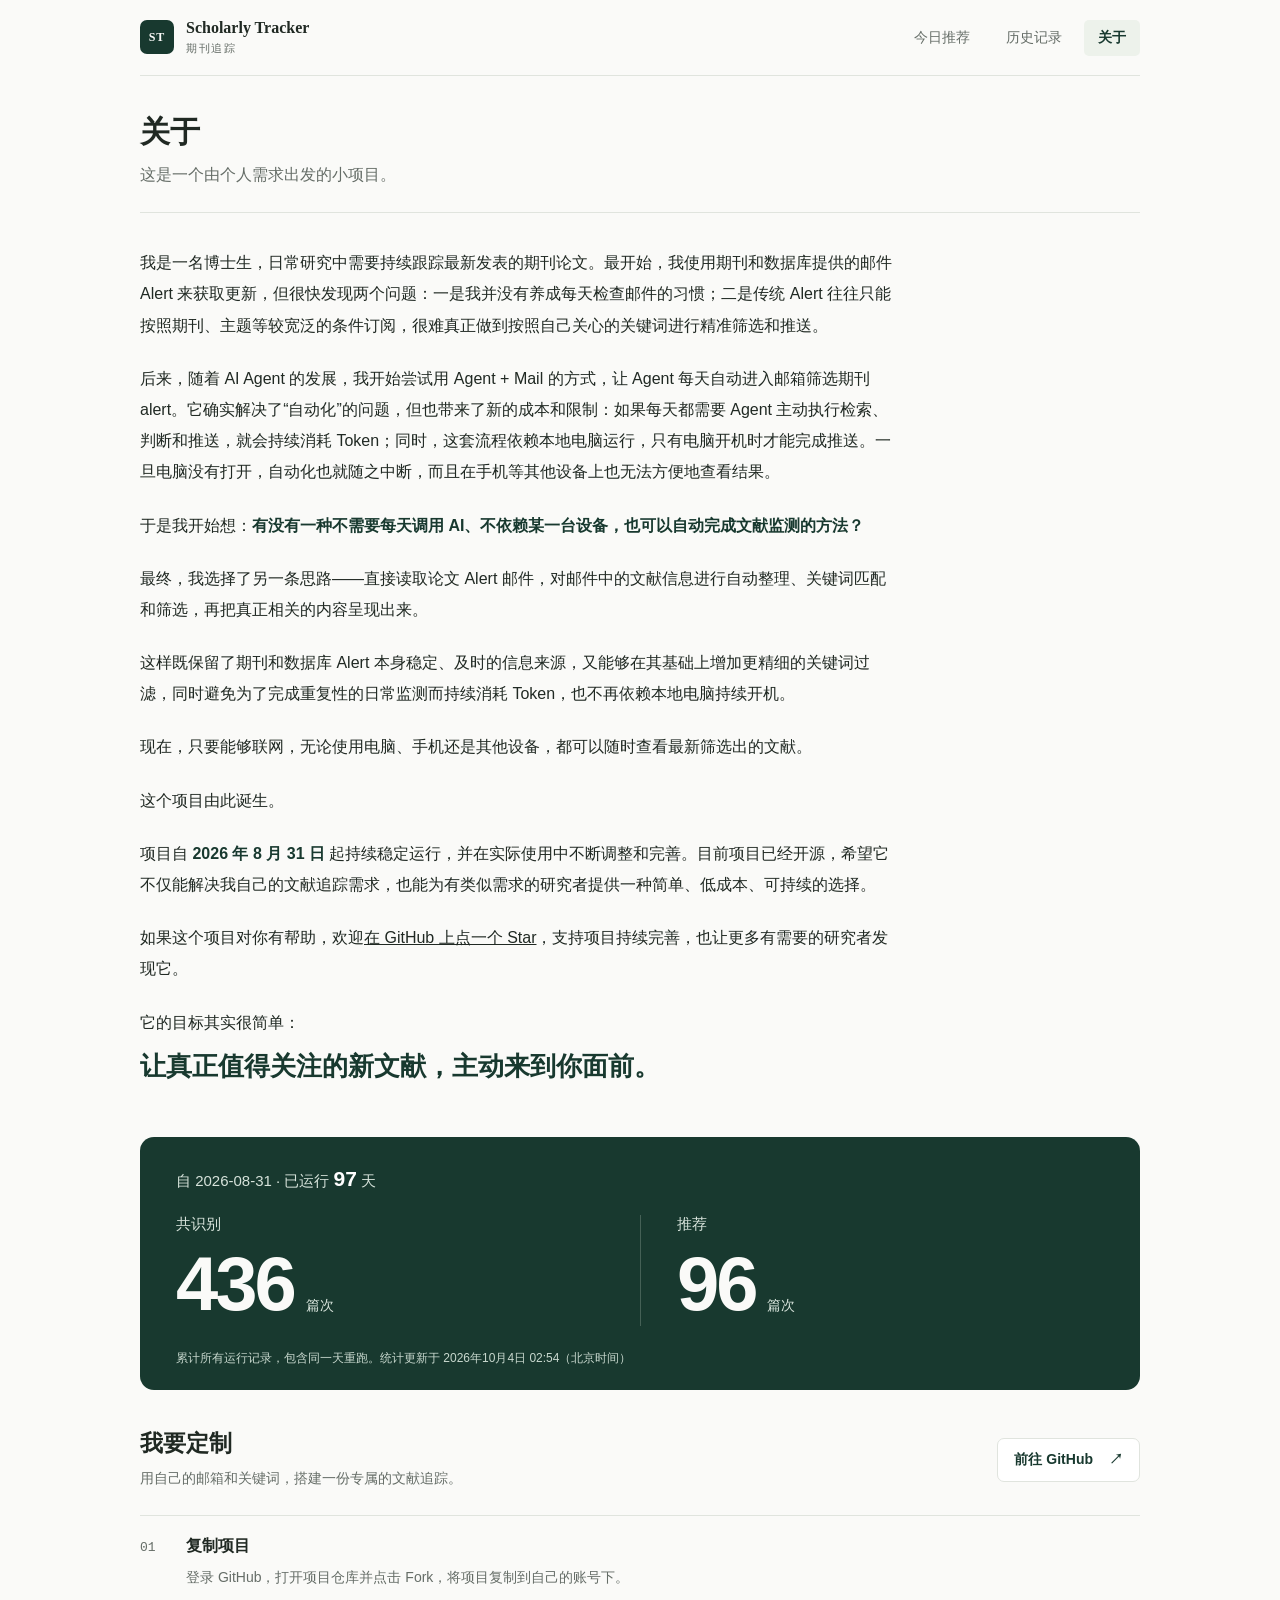
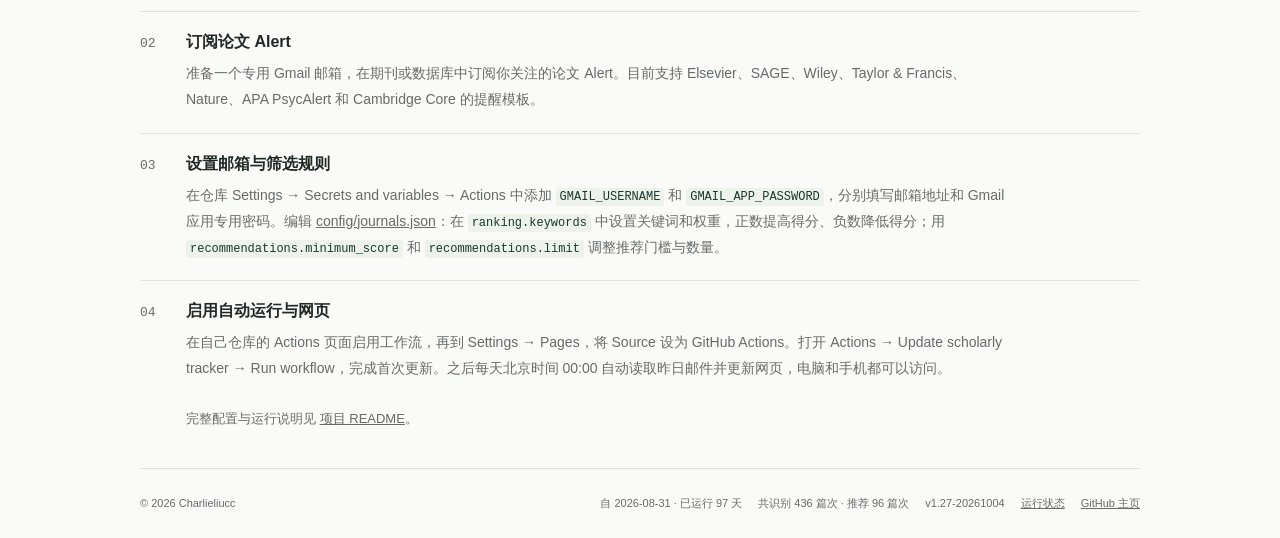
==== commit 4d8d6b36: "feat: place Nature articles last within display groups Apply journal ordering to new recommendations" ====
--- a/docs/about.html
+++ b/docs/about.html
@@ -38,6 +38,7 @@
       <p>现在，只要能够联网，无论使用电脑、手机还是其他设备，都可以随时查看最新筛选出的文献。</p>
       <p>这个项目由此诞生。</p>
       <p>项目自 <strong>2026 年 8 月 31 日</strong> 起持续稳定运行，并在实际使用中不断调整和完善。目前项目已经开源，希望它不仅能解决我自己的文献追踪需求，也能为有类似需求的研究者提供一种简单、低成本、可持续的选择。</p>
+      <p>如果这个项目对你有帮助，欢迎<a href="https://github.com/charlieliucc/scholarly-tracker" target="_blank" rel="noopener noreferrer">在 GitHub 上点一个 Star</a>，支持项目持续完善，也让更多有需要的研究者发现它。</p>
       <p class="about-goal">它的目标其实很简单：<strong>让真正值得关注的新文献，主动来到你面前。</strong></p>
     </article>
 
--- a/docs/assets/style.css
+++ b/docs/assets/style.css
@@ -276,7 +276,7 @@
 body:is([data-page="today"], [data-page="history"], [data-page="status"], [data-page="about"]) nav a[aria-current="page"] { background: var(--green-soft); color: var(--green); font-weight: 600; }
 body[data-page="today"] .today-header { padding: 32px 0 0; border: 0; }
 body[data-page="today"] .today-header h1 { font: 650 30px/1.3 -apple-system, BlinkMacSystemFont, "PingFang SC", sans-serif; letter-spacing: 0; }
-body[data-page="today"] .stat-cards { max-width: 620px; margin-top: 22px; gap: 14px; }
+body[data-page="today"] .stat-cards { grid-template-columns: repeat(2, minmax(0, 1fr)); max-width: 420px; margin-top: 22px; gap: 14px; }
 body[data-page="today"] .stat-card { min-height: 108px; padding: 16px 18px; border-radius: 16px; flex-direction: column; align-items: flex-start; justify-content: space-between; box-shadow: none; transition: none; }
 body[data-page="today"] .stat-card::after { display: none; }
 body[data-page="today"] .stat-card:hover { transform: none; box-shadow: none; }
